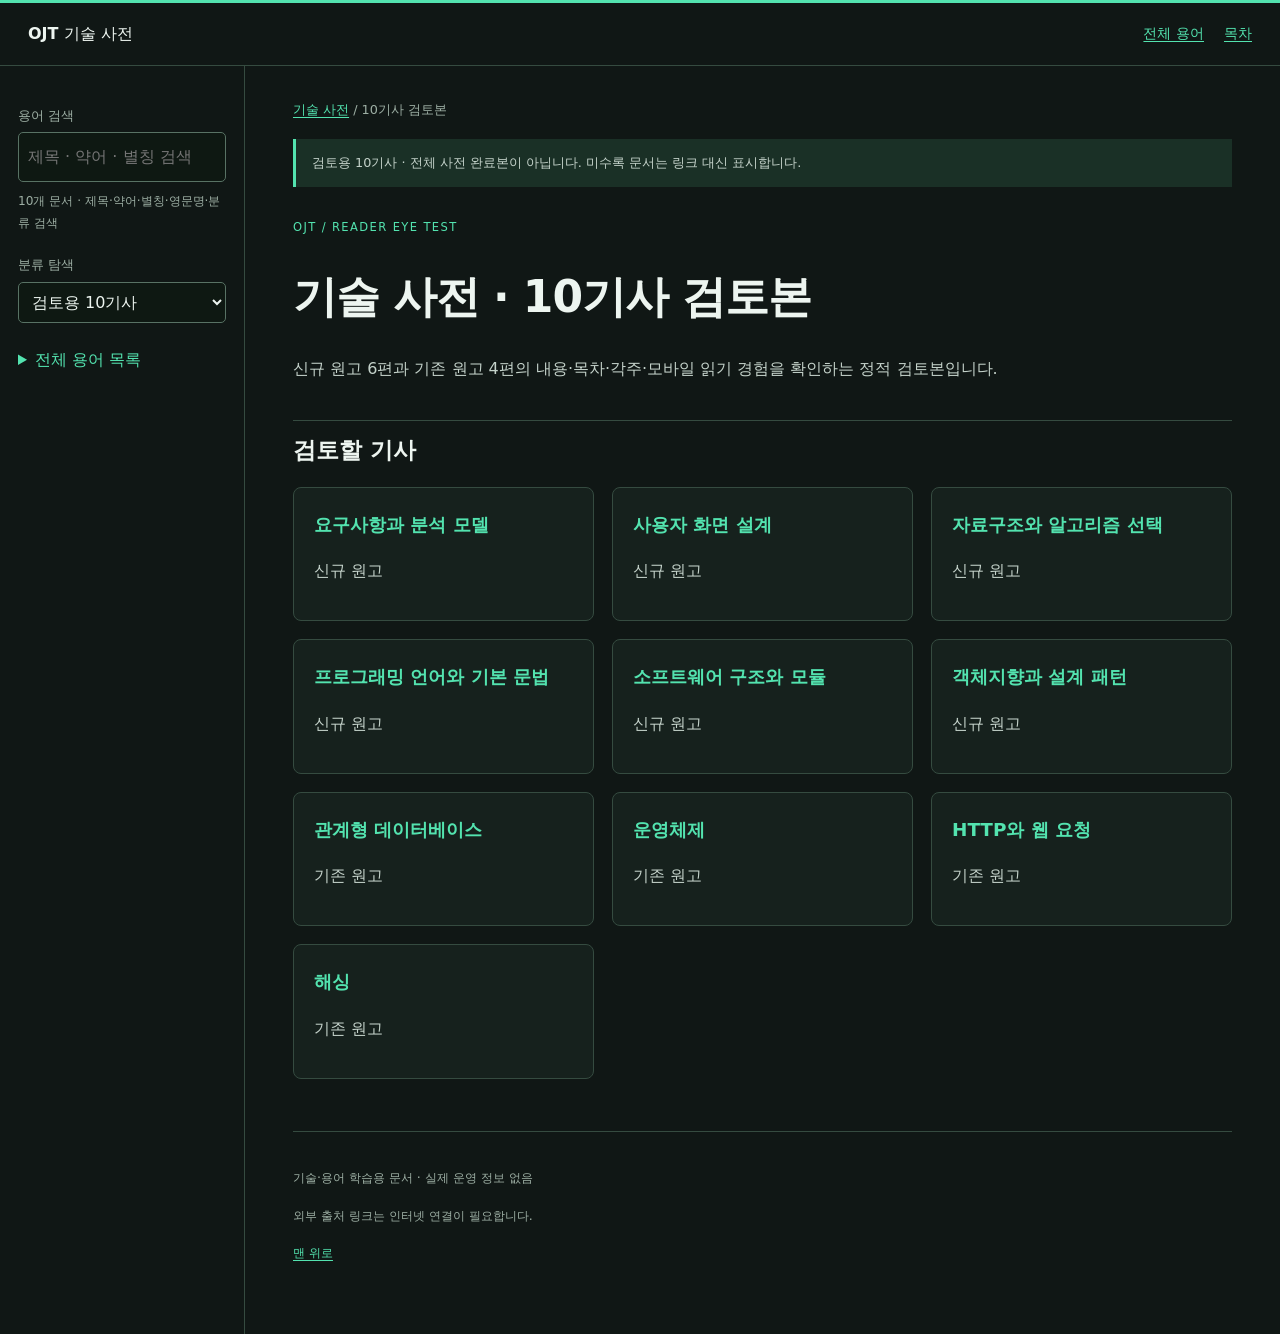
==== index.html @ a9ada1fe "Publish ten-article IT dictionary review pilot" ====
<!doctype html>
<html lang="ko"><head><meta charset="utf-8"><meta name="viewport" content="width=device-width, initial-scale=1"><meta name="description" content="검토용 10기사 HTML 눈검사"><title>10기사 검토본 · OJT 기술 사전</title><script src="assets/wiki.js" defer></script><script src="assets/footnotes.js" defer></script><script src="assets/reader-content.js" defer></script><link rel="stylesheet" href="assets/pilot.css"></head>
<body class="index-page"><a class="skip-link" href="#main">본문 바로가기</a>
<header class="site-header"><a class="site-brand" href="index.html">OJT <span>기술 사전</span></a><nav aria-label="상단"><a href="index.html">전체 용어</a><a href="#toc">목차</a></nav></header>
<div class="wiki-layout">
<aside id="term-sidebar" class="sidebar" aria-label="용어 탐색"><div class="nav-inner"><label for="wiki-search">용어 검색</label><input id="wiki-search" type="search" placeholder="제목 · 약어 · 별칭 검색" autocomplete="off" role="combobox" aria-autocomplete="list" aria-expanded="false" aria-controls="search-results" aria-describedby="search-status"><ul id="search-results" role="listbox" aria-label="검색 제안" hidden></ul><div class="search-status" id="search-status" role="status" aria-live="polite">10개 용어</div><label for="category-filter">분류 탐색</label><select id="category-filter"><option value="">검토용 10기사</option></select><details class="all-terms"><summary>전체 용어 목록</summary><nav aria-label="기술 용어 목록"><ol><li data-category="검토용 10기사" data-search="요구사항과 분석 모델 requirements_models"><a href="요구사항과_분석_모델.html">요구사항과 분석 모델</a></li><li data-category="검토용 10기사" data-search="사용자 화면 설계 ui_design"><a href="사용자_화면_설계.html">사용자 화면 설계</a></li><li data-category="검토용 10기사" data-search="자료구조와 알고리즘 선택 data_structures"><a href="자료구조와_알고리즘_선택.html">자료구조와 알고리즘 선택</a></li><li data-category="검토용 10기사" data-search="프로그래밍 언어와 기본 문법 programming_foundations"><a href="프로그래밍_언어와_기본_문법.html">프로그래밍 언어와 기본 문법</a></li><li data-category="검토용 10기사" data-search="소프트웨어 구조와 모듈 software_architecture"><a href="소프트웨어_구조와_모듈.html">소프트웨어 구조와 모듈</a></li><li data-category="검토용 10기사" data-search="객체지향과 설계 패턴 object_design"><a href="객체지향과_설계_패턴.html">객체지향과 설계 패턴</a></li><li data-category="검토용 10기사" data-search="관계형 데이터베이스 rdbms"><a href="관계형_데이터베이스.html">관계형 데이터베이스</a></li><li data-category="검토용 10기사" data-search="운영체제 operating_system"><a href="운영체제.html">운영체제</a></li><li data-category="검토용 10기사" data-search="HTTP와 웹 요청 http"><a href="HTTP와_웹_요청.html">HTTP와 웹 요청</a></li><li data-category="검토용 10기사" data-search="해싱 hashing"><a href="해싱.html">해싱</a></li></ol></nav></details></div></aside>
<main class="page" id="main" tabindex="-1"><nav class="breadcrumb" aria-label="현재 위치"><a href="index.html">기술 사전</a> / 10기사 검토본</nav><p class="pilot-notice">검토용 10기사 · 전체 사전 완료본이 아닙니다. 미수록 문서는 링크 대신 표시합니다.</p><header class="article-header"><div class="eyebrow">OJT / READER EYE TEST</div><h1>기술 사전 · 10기사 검토본</h1><p>신규 원고 6편과 기존 원고 4편의 내용·목차·각주·모바일 읽기 경험을 확인하는 정적 검토본입니다.</p></header><section id="toc"><h2>검토할 기사</h2><div class="wiki-grid"><article class="wiki-card" data-category="검토용 10기사" data-search="요구사항과 분석 모델 requirements_models"><h3><a href="요구사항과_분석_모델.html">요구사항과 분석 모델</a></h3><p>신규 원고</p></article><article class="wiki-card" data-category="검토용 10기사" data-search="사용자 화면 설계 ui_design"><h3><a href="사용자_화면_설계.html">사용자 화면 설계</a></h3><p>신규 원고</p></article><article class="wiki-card" data-category="검토용 10기사" data-search="자료구조와 알고리즘 선택 data_structures"><h3><a href="자료구조와_알고리즘_선택.html">자료구조와 알고리즘 선택</a></h3><p>신규 원고</p></article><article class="wiki-card" data-category="검토용 10기사" data-search="프로그래밍 언어와 기본 문법 programming_foundations"><h3><a href="프로그래밍_언어와_기본_문법.html">프로그래밍 언어와 기본 문법</a></h3><p>신규 원고</p></article><article class="wiki-card" data-category="검토용 10기사" data-search="소프트웨어 구조와 모듈 software_architecture"><h3><a href="소프트웨어_구조와_모듈.html">소프트웨어 구조와 모듈</a></h3><p>신규 원고</p></article><article class="wiki-card" data-category="검토용 10기사" data-search="객체지향과 설계 패턴 object_design"><h3><a href="객체지향과_설계_패턴.html">객체지향과 설계 패턴</a></h3><p>신규 원고</p></article><article class="wiki-card" data-category="검토용 10기사" data-search="관계형 데이터베이스 rdbms"><h3><a href="관계형_데이터베이스.html">관계형 데이터베이스</a></h3><p>기존 원고</p></article><article class="wiki-card" data-category="검토용 10기사" data-search="운영체제 operating_system"><h3><a href="운영체제.html">운영체제</a></h3><p>기존 원고</p></article><article class="wiki-card" data-category="검토용 10기사" data-search="HTTP와 웹 요청 http"><h3><a href="HTTP와_웹_요청.html">HTTP와 웹 요청</a></h3><p>기존 원고</p></article><article class="wiki-card" data-category="검토용 10기사" data-search="해싱 hashing"><h3><a href="해싱.html">해싱</a></h3><p>기존 원고</p></article></div></section><footer class="site-footer"><p>기술·용어 학습용 문서 · 실제 운영 정보 없음</p><p>외부 출처 링크는 인터넷 연결이 필요합니다.</p><a href="#main">맨 위로</a></footer></main></div><div class="footnote-preview" id="footnote-preview" role="dialog" aria-label="각주 미리보기" hidden>
  <div class="footnote-preview-header"><strong id="footnote-preview-label"></strong><button type="button" aria-label="각주 미리보기 닫기">닫기</button></div>
  <div id="footnote-preview-content"></div>
</div></body></html>
---- assets/pilot.css ----
/* Independently authored for the ten-article pilot. No upstream CSS copied. */
:root{color-scheme:dark;--bg:#101715;--panel:#16211d;--ink:#edf5f0;--text:#c4d2ca;--muted:#9dafA4;--accent:#53e3af;--line:#354b40;--soft:#1a3026}
*{box-sizing:border-box}html{scroll-padding-top:85px}body{margin:0;background:var(--bg);color:var(--text);font:16px/1.85 system-ui,-apple-system,"Noto Sans KR",sans-serif;overflow-wrap:anywhere}a{color:var(--accent);text-underline-offset:.22em}a:hover{text-decoration-thickness:2px}a:focus-visible,button:focus-visible,input:focus-visible,select:focus-visible,summary:focus-visible{outline:3px solid #ffdf88;outline-offset:4px}button,input,select{font:inherit}button{cursor:pointer}h1,h2,h3,h4,strong{color:var(--ink)}h1{font-size:clamp(1.8rem,3.6vw,2.75rem);line-height:1.3;letter-spacing:-.025em}h2{font-size:1.45rem;line-height:1.5;margin:0 0 1.2rem}h3{font-size:1.15rem}p{margin:.9rem 0;word-break:keep-all;overflow-wrap:anywhere}ul,ol{padding-left:1.6rem}li{margin:.35rem 0}small,.small,.revision,.subtitle{color:var(--muted)}.skip-link{position:absolute;top:-100px;left:12px;z-index:300;background:var(--panel);padding:10px}.skip-link:focus{top:8px}.site-header{display:flex;justify-content:space-between;align-items:center;gap:20px;padding:16px 28px;border-top:3px solid var(--accent);border-bottom:1px solid var(--line);background:var(--bg)}.site-brand{font-weight:800;text-decoration:none;color:var(--ink)}.site-brand span{font-weight:450}.site-header nav{display:flex;gap:20px;font-size:.9rem}.wiki-layout{max-width:1500px;margin:auto;display:grid;grid-template-columns:245px minmax(0,1fr)}.sidebar{padding:26px 18px;border-right:1px solid var(--line);min-width:0}.nav-inner{position:sticky;top:20px}.sidebar label{display:block;font-size:.8rem;margin:12px 0 5px;color:var(--muted)}input,select{width:100%;background:#0e1812;border:1px solid #587264;border-radius:5px;padding:9px;color:var(--ink);min-width:0}.search-status{font-size:.76rem;color:var(--muted);margin:8px 0 18px}.all-terms{margin-top:22px}.all-terms ol{list-style:none;padding:0}.all-terms a{display:block;padding:7px 2px;text-decoration:none;font-size:.9rem}.all-terms li{border-bottom:1px solid var(--line)}summary{cursor:pointer;color:var(--accent)}#search-results{list-style:none;padding:8px;margin:0;background:var(--panel);border:1px solid var(--line)}#search-results a{display:block;padding:6px}#search-results [aria-selected="true"]{background:#2d4a3b}.page{width:100%;max-width:1060px;padding:32px 48px 70px;min-width:0}.breadcrumb{font-size:.8rem;margin-bottom:18px;color:var(--muted)}.pilot-notice{font-size:.8rem;background:var(--soft);border-left:3px solid var(--accent);padding:12px 16px;margin-bottom:30px}.pilot-omitted small{font-size:.75em}.toc{border:1px solid var(--line);border-radius:8px;padding:18px 22px;margin:24px 0 38px;background:var(--panel)}.toc ol{list-style:none;padding:0}.toc a{text-decoration:none;font-size:.94rem}.toc-return{font-size:.7rem;font-weight:400;white-space:nowrap}main section{margin:36px 0;padding-top:12px;border-top:1px solid var(--line)}figure{margin:26px 0;padding:20px;border:1px solid var(--line);border-radius:8px;background:#142019;min-width:0}figcaption{font-weight:650;color:var(--ink);font-size:.94rem;margin-bottom:15px}figure svg{display:block;width:100%;height:auto;background:#f5faf7;border-radius:5px}svg text{font-family:system-ui,sans-serif}table{border-collapse:collapse;width:100%;font-size:.92rem;margin:16px 0;table-layout:fixed}th,td{padding:11px 12px;text-align:left;vertical-align:top;border:1px solid #496251;word-break:normal;overflow-wrap:anywhere}th{background:#223e2e;color:var(--ink)}.table-wrap,.table-scroll{overflow-x:auto;max-width:100%}pre{white-space:pre;overflow:auto;max-width:100%;padding:18px;border:1px solid var(--line);background:#0b120e;border-radius:7px;font-size:.85rem;line-height:1.65}code{font-family:ui-monospace,"DejaVu Sans Mono",monospace;color:#dceee2;font-size:.9em}p code,li code,td code{padding:1px 4px;background:#24352a}blockquote,.note,.callout{border-left:3px solid var(--accent);padding:10px 18px;margin:20px 0;background:var(--panel)}.refs{font-size:.88rem}.site-footer{margin-top:52px;padding-top:20px;border-top:1px solid var(--line);font-size:.78rem;color:var(--muted)}.footnote-preview{position:fixed;z-index:200;width:min(520px,calc(100vw - 24px));max-height:70vh;overflow:auto;padding:16px;background:#203729;border:1px solid var(--accent);border-radius:8px;box-shadow:0 12px 40px #0009;font-size:.9rem}.footnote-preview-header{display:flex;justify-content:space-between;gap:12px;align-items:center;margin-bottom:10px}.footnote-preview button{background:#0e1e14;color:var(--ink);border:1px solid #769984;border-radius:4px;padding:5px 12px}[hidden]{display:none!important}.wiki-grid{display:grid;grid-template-columns:repeat(auto-fit,minmax(min(100%,250px),1fr));gap:18px}.wiki-card{padding:20px;background:var(--panel);border:1px solid var(--line);border-radius:8px}.wiki-card h3{margin:0}.wiki-card a{text-decoration:none}.eyebrow{color:var(--accent);letter-spacing:.12em;font-size:.72rem}.wireframe{border:1px dashed #789b87;padding:18px;background:#1b3022}.vl-cell-label{display:none}.legend,.figure-note{font-size:.82rem}
@media(max-width:760px){.site-header{padding:13px 16px;gap:10px}.site-header nav{gap:12px;font-size:.75rem}.site-brand{font-size:.94rem}.wiki-layout{display:block}.sidebar{padding:16px;border-right:0;border-bottom:1px solid var(--line)}.nav-inner{position:static}.sidebar label{margin-top:5px}.all-terms{margin-top:12px}.all-terms ol{max-height:280px;overflow:auto}.search-status{margin-bottom:8px}.page{padding:24px 18px 50px}h2{font-size:1.3rem}figure{padding:13px;margin:22px 0}table{font-size:.81rem}th,td{padding:7px 5px}.toc{padding:15px}pre{padding:12px;font-size:.76rem}.vl-typed .vl-responsive thead{display:none}.vl-typed .vl-responsive tr{display:block;margin:12px 0;border:1px solid var(--line)}.vl-typed .vl-responsive td{display:block;border:0;border-bottom:1px solid var(--line)}.vl-typed .vl-cell-label{display:block;font-weight:bold;color:var(--accent)}}
@media(prefers-reduced-motion:reduce){*{scroll-behavior:auto!important}}
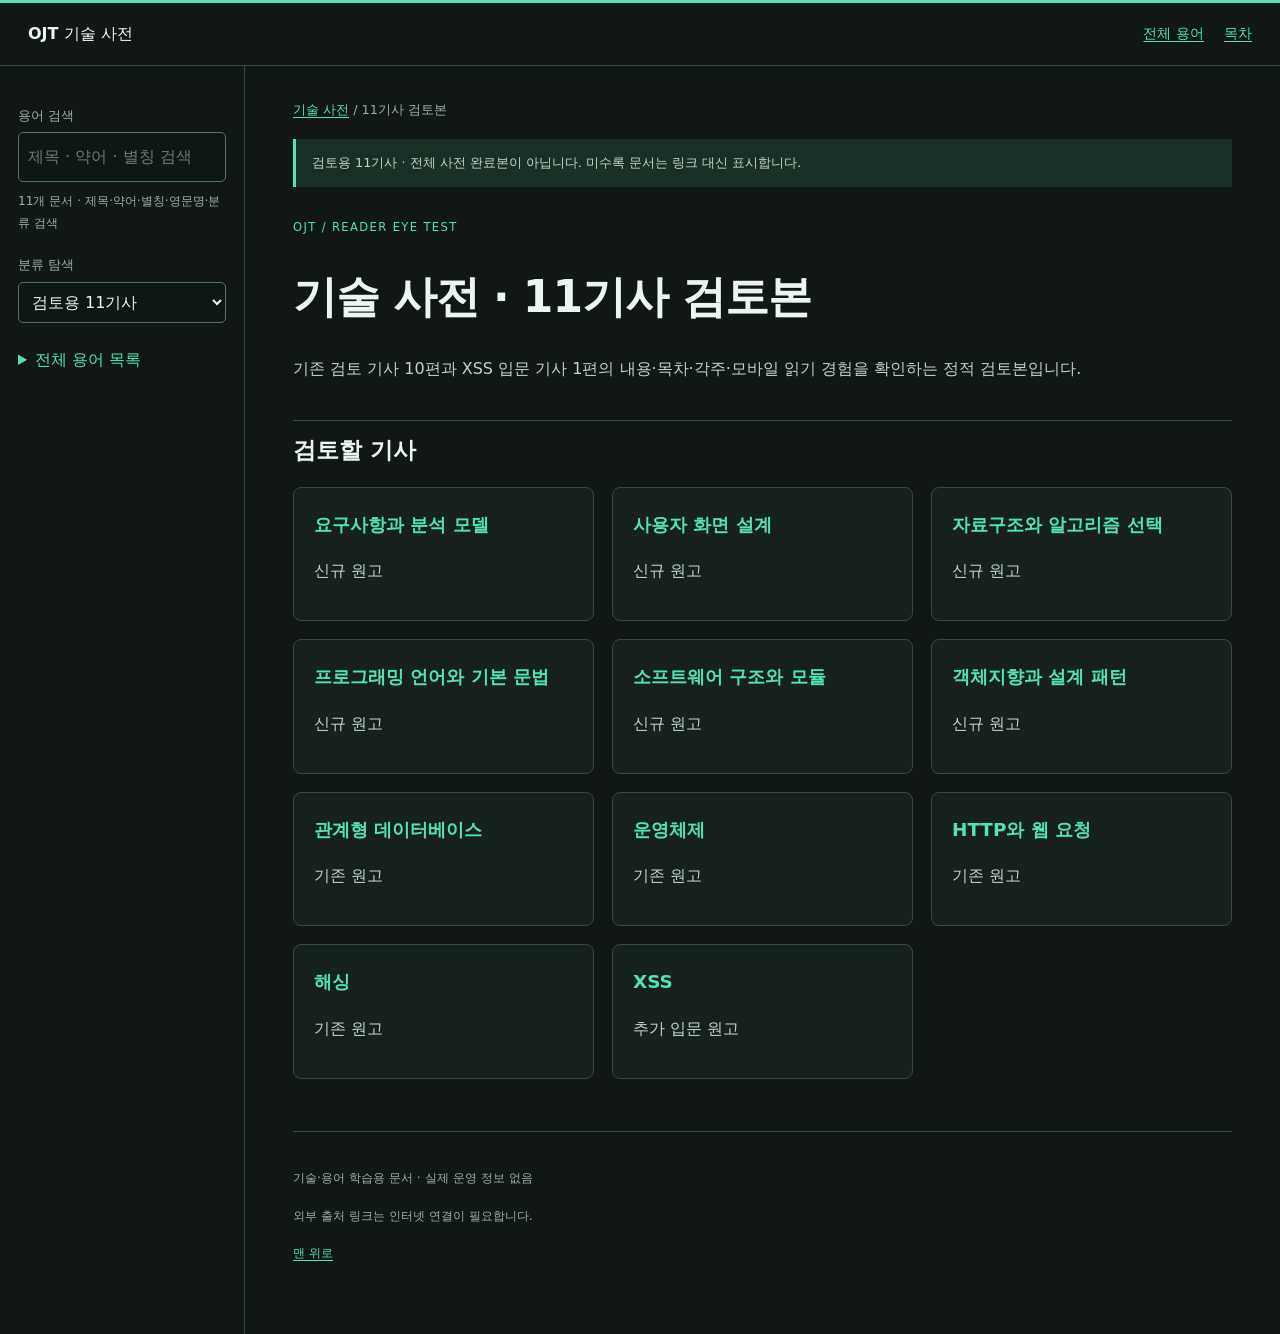
==== commit ded92a78: "Revise HTTP footnotes and add introductory XSS article" ====
--- a/index.html
+++ b/index.html
@@ -1,10 +1,10 @@
 <!doctype html>
-<html lang="ko"><head><meta charset="utf-8"><meta name="viewport" content="width=device-width, initial-scale=1"><meta name="description" content="검토용 10기사 HTML 눈검사"><title>10기사 검토본 · OJT 기술 사전</title><script src="assets/wiki.js" defer></script><script src="assets/footnotes.js" defer></script><script src="assets/reader-content.js" defer></script><link rel="stylesheet" href="assets/pilot.css"></head>
+<html lang="ko"><head><meta charset="utf-8"><meta name="viewport" content="width=device-width, initial-scale=1"><meta name="description" content="검토용 11기사 HTML 눈검사"><title>11기사 검토본 · OJT 기술 사전</title><script src="assets/wiki.js" defer></script><script src="assets/footnotes.js" defer></script><script src="assets/reader-content.js" defer></script><link rel="stylesheet" href="assets/pilot.css"></head>
 <body class="index-page"><a class="skip-link" href="#main">본문 바로가기</a>
 <header class="site-header"><a class="site-brand" href="index.html">OJT <span>기술 사전</span></a><nav aria-label="상단"><a href="index.html">전체 용어</a><a href="#toc">목차</a></nav></header>
 <div class="wiki-layout">
-<aside id="term-sidebar" class="sidebar" aria-label="용어 탐색"><div class="nav-inner"><label for="wiki-search">용어 검색</label><input id="wiki-search" type="search" placeholder="제목 · 약어 · 별칭 검색" autocomplete="off" role="combobox" aria-autocomplete="list" aria-expanded="false" aria-controls="search-results" aria-describedby="search-status"><ul id="search-results" role="listbox" aria-label="검색 제안" hidden></ul><div class="search-status" id="search-status" role="status" aria-live="polite">10개 용어</div><label for="category-filter">분류 탐색</label><select id="category-filter"><option value="">검토용 10기사</option></select><details class="all-terms"><summary>전체 용어 목록</summary><nav aria-label="기술 용어 목록"><ol><li data-category="검토용 10기사" data-search="요구사항과 분석 모델 requirements_models"><a href="요구사항과_분석_모델.html">요구사항과 분석 모델</a></li><li data-category="검토용 10기사" data-search="사용자 화면 설계 ui_design"><a href="사용자_화면_설계.html">사용자 화면 설계</a></li><li data-category="검토용 10기사" data-search="자료구조와 알고리즘 선택 data_structures"><a href="자료구조와_알고리즘_선택.html">자료구조와 알고리즘 선택</a></li><li data-category="검토용 10기사" data-search="프로그래밍 언어와 기본 문법 programming_foundations"><a href="프로그래밍_언어와_기본_문법.html">프로그래밍 언어와 기본 문법</a></li><li data-category="검토용 10기사" data-search="소프트웨어 구조와 모듈 software_architecture"><a href="소프트웨어_구조와_모듈.html">소프트웨어 구조와 모듈</a></li><li data-category="검토용 10기사" data-search="객체지향과 설계 패턴 object_design"><a href="객체지향과_설계_패턴.html">객체지향과 설계 패턴</a></li><li data-category="검토용 10기사" data-search="관계형 데이터베이스 rdbms"><a href="관계형_데이터베이스.html">관계형 데이터베이스</a></li><li data-category="검토용 10기사" data-search="운영체제 operating_system"><a href="운영체제.html">운영체제</a></li><li data-category="검토용 10기사" data-search="HTTP와 웹 요청 http"><a href="HTTP와_웹_요청.html">HTTP와 웹 요청</a></li><li data-category="검토용 10기사" data-search="해싱 hashing"><a href="해싱.html">해싱</a></li></ol></nav></details></div></aside>
-<main class="page" id="main" tabindex="-1"><nav class="breadcrumb" aria-label="현재 위치"><a href="index.html">기술 사전</a> / 10기사 검토본</nav><p class="pilot-notice">검토용 10기사 · 전체 사전 완료본이 아닙니다. 미수록 문서는 링크 대신 표시합니다.</p><header class="article-header"><div class="eyebrow">OJT / READER EYE TEST</div><h1>기술 사전 · 10기사 검토본</h1><p>신규 원고 6편과 기존 원고 4편의 내용·목차·각주·모바일 읽기 경험을 확인하는 정적 검토본입니다.</p></header><section id="toc"><h2>검토할 기사</h2><div class="wiki-grid"><article class="wiki-card" data-category="검토용 10기사" data-search="요구사항과 분석 모델 requirements_models"><h3><a href="요구사항과_분석_모델.html">요구사항과 분석 모델</a></h3><p>신규 원고</p></article><article class="wiki-card" data-category="검토용 10기사" data-search="사용자 화면 설계 ui_design"><h3><a href="사용자_화면_설계.html">사용자 화면 설계</a></h3><p>신규 원고</p></article><article class="wiki-card" data-category="검토용 10기사" data-search="자료구조와 알고리즘 선택 data_structures"><h3><a href="자료구조와_알고리즘_선택.html">자료구조와 알고리즘 선택</a></h3><p>신규 원고</p></article><article class="wiki-card" data-category="검토용 10기사" data-search="프로그래밍 언어와 기본 문법 programming_foundations"><h3><a href="프로그래밍_언어와_기본_문법.html">프로그래밍 언어와 기본 문법</a></h3><p>신규 원고</p></article><article class="wiki-card" data-category="검토용 10기사" data-search="소프트웨어 구조와 모듈 software_architecture"><h3><a href="소프트웨어_구조와_모듈.html">소프트웨어 구조와 모듈</a></h3><p>신규 원고</p></article><article class="wiki-card" data-category="검토용 10기사" data-search="객체지향과 설계 패턴 object_design"><h3><a href="객체지향과_설계_패턴.html">객체지향과 설계 패턴</a></h3><p>신규 원고</p></article><article class="wiki-card" data-category="검토용 10기사" data-search="관계형 데이터베이스 rdbms"><h3><a href="관계형_데이터베이스.html">관계형 데이터베이스</a></h3><p>기존 원고</p></article><article class="wiki-card" data-category="검토용 10기사" data-search="운영체제 operating_system"><h3><a href="운영체제.html">운영체제</a></h3><p>기존 원고</p></article><article class="wiki-card" data-category="검토용 10기사" data-search="HTTP와 웹 요청 http"><h3><a href="HTTP와_웹_요청.html">HTTP와 웹 요청</a></h3><p>기존 원고</p></article><article class="wiki-card" data-category="검토용 10기사" data-search="해싱 hashing"><h3><a href="해싱.html">해싱</a></h3><p>기존 원고</p></article></div></section><footer class="site-footer"><p>기술·용어 학습용 문서 · 실제 운영 정보 없음</p><p>외부 출처 링크는 인터넷 연결이 필요합니다.</p><a href="#main">맨 위로</a></footer></main></div><div class="footnote-preview" id="footnote-preview" role="dialog" aria-label="각주 미리보기" hidden>
+<aside id="term-sidebar" class="sidebar" aria-label="용어 탐색"><div class="nav-inner"><label for="wiki-search">용어 검색</label><input id="wiki-search" type="search" placeholder="제목 · 약어 · 별칭 검색" autocomplete="off" role="combobox" aria-autocomplete="list" aria-expanded="false" aria-controls="search-results" aria-describedby="search-status"><ul id="search-results" role="listbox" aria-label="검색 제안" hidden></ul><div class="search-status" id="search-status" role="status" aria-live="polite">11개 용어</div><label for="category-filter">분류 탐색</label><select id="category-filter"><option value="">검토용 11기사</option></select><details class="all-terms"><summary>전체 용어 목록</summary><nav aria-label="기술 용어 목록"><ol><li data-category="검토용 11기사" data-search="요구사항과 분석 모델 requirements_models"><a href="요구사항과_분석_모델.html">요구사항과 분석 모델</a></li><li data-category="검토용 11기사" data-search="사용자 화면 설계 ui_design"><a href="사용자_화면_설계.html">사용자 화면 설계</a></li><li data-category="검토용 11기사" data-search="자료구조와 알고리즘 선택 data_structures"><a href="자료구조와_알고리즘_선택.html">자료구조와 알고리즘 선택</a></li><li data-category="검토용 11기사" data-search="프로그래밍 언어와 기본 문법 programming_foundations"><a href="프로그래밍_언어와_기본_문법.html">프로그래밍 언어와 기본 문법</a></li><li data-category="검토용 11기사" data-search="소프트웨어 구조와 모듈 software_architecture"><a href="소프트웨어_구조와_모듈.html">소프트웨어 구조와 모듈</a></li><li data-category="검토용 11기사" data-search="객체지향과 설계 패턴 object_design"><a href="객체지향과_설계_패턴.html">객체지향과 설계 패턴</a></li><li data-category="검토용 11기사" data-search="관계형 데이터베이스 rdbms"><a href="관계형_데이터베이스.html">관계형 데이터베이스</a></li><li data-category="검토용 11기사" data-search="운영체제 operating_system"><a href="운영체제.html">운영체제</a></li><li data-category="검토용 11기사" data-search="HTTP와 웹 요청 http"><a href="HTTP와_웹_요청.html">HTTP와 웹 요청</a></li><li data-category="검토용 11기사" data-search="해싱 hashing"><a href="해싱.html">해싱</a></li><li data-category="검토용 11기사" data-search="XSS Cross-Site Scripting 크로스사이트 스크립팅"><a href="XSS.html">XSS</a></li></ol></nav></details></div></aside>
+<main class="page" id="main" tabindex="-1"><nav class="breadcrumb" aria-label="현재 위치"><a href="index.html">기술 사전</a> / 11기사 검토본</nav><p class="pilot-notice">검토용 11기사 · 전체 사전 완료본이 아닙니다. 미수록 문서는 링크 대신 표시합니다.</p><header class="article-header"><div class="eyebrow">OJT / READER EYE TEST</div><h1>기술 사전 · 11기사 검토본</h1><p>기존 검토 기사 10편과 XSS 입문 기사 1편의 내용·목차·각주·모바일 읽기 경험을 확인하는 정적 검토본입니다.</p></header><section id="toc"><h2>검토할 기사</h2><div class="wiki-grid"><article class="wiki-card" data-category="검토용 11기사" data-search="요구사항과 분석 모델 requirements_models"><h3><a href="요구사항과_분석_모델.html">요구사항과 분석 모델</a></h3><p>신규 원고</p></article><article class="wiki-card" data-category="검토용 11기사" data-search="사용자 화면 설계 ui_design"><h3><a href="사용자_화면_설계.html">사용자 화면 설계</a></h3><p>신규 원고</p></article><article class="wiki-card" data-category="검토용 11기사" data-search="자료구조와 알고리즘 선택 data_structures"><h3><a href="자료구조와_알고리즘_선택.html">자료구조와 알고리즘 선택</a></h3><p>신규 원고</p></article><article class="wiki-card" data-category="검토용 11기사" data-search="프로그래밍 언어와 기본 문법 programming_foundations"><h3><a href="프로그래밍_언어와_기본_문법.html">프로그래밍 언어와 기본 문법</a></h3><p>신규 원고</p></article><article class="wiki-card" data-category="검토용 11기사" data-search="소프트웨어 구조와 모듈 software_architecture"><h3><a href="소프트웨어_구조와_모듈.html">소프트웨어 구조와 모듈</a></h3><p>신규 원고</p></article><article class="wiki-card" data-category="검토용 11기사" data-search="객체지향과 설계 패턴 object_design"><h3><a href="객체지향과_설계_패턴.html">객체지향과 설계 패턴</a></h3><p>신규 원고</p></article><article class="wiki-card" data-category="검토용 11기사" data-search="관계형 데이터베이스 rdbms"><h3><a href="관계형_데이터베이스.html">관계형 데이터베이스</a></h3><p>기존 원고</p></article><article class="wiki-card" data-category="검토용 11기사" data-search="운영체제 operating_system"><h3><a href="운영체제.html">운영체제</a></h3><p>기존 원고</p></article><article class="wiki-card" data-category="검토용 11기사" data-search="HTTP와 웹 요청 http"><h3><a href="HTTP와_웹_요청.html">HTTP와 웹 요청</a></h3><p>기존 원고</p></article><article class="wiki-card" data-category="검토용 11기사" data-search="해싱 hashing"><h3><a href="해싱.html">해싱</a></h3><p>기존 원고</p></article><article class="wiki-card" data-category="검토용 11기사" data-search="XSS Cross-Site Scripting 크로스사이트 스크립팅"><h3><a href="XSS.html">XSS</a></h3><p>추가 입문 원고</p></article></div></section><footer class="site-footer"><p>기술·용어 학습용 문서 · 실제 운영 정보 없음</p><p>외부 출처 링크는 인터넷 연결이 필요합니다.</p><a href="#main">맨 위로</a></footer></main></div><div class="footnote-preview" id="footnote-preview" role="dialog" aria-label="각주 미리보기" hidden>
   <div class="footnote-preview-header"><strong id="footnote-preview-label"></strong><button type="button" aria-label="각주 미리보기 닫기">닫기</button></div>
   <div id="footnote-preview-content"></div>
 </div></body></html>
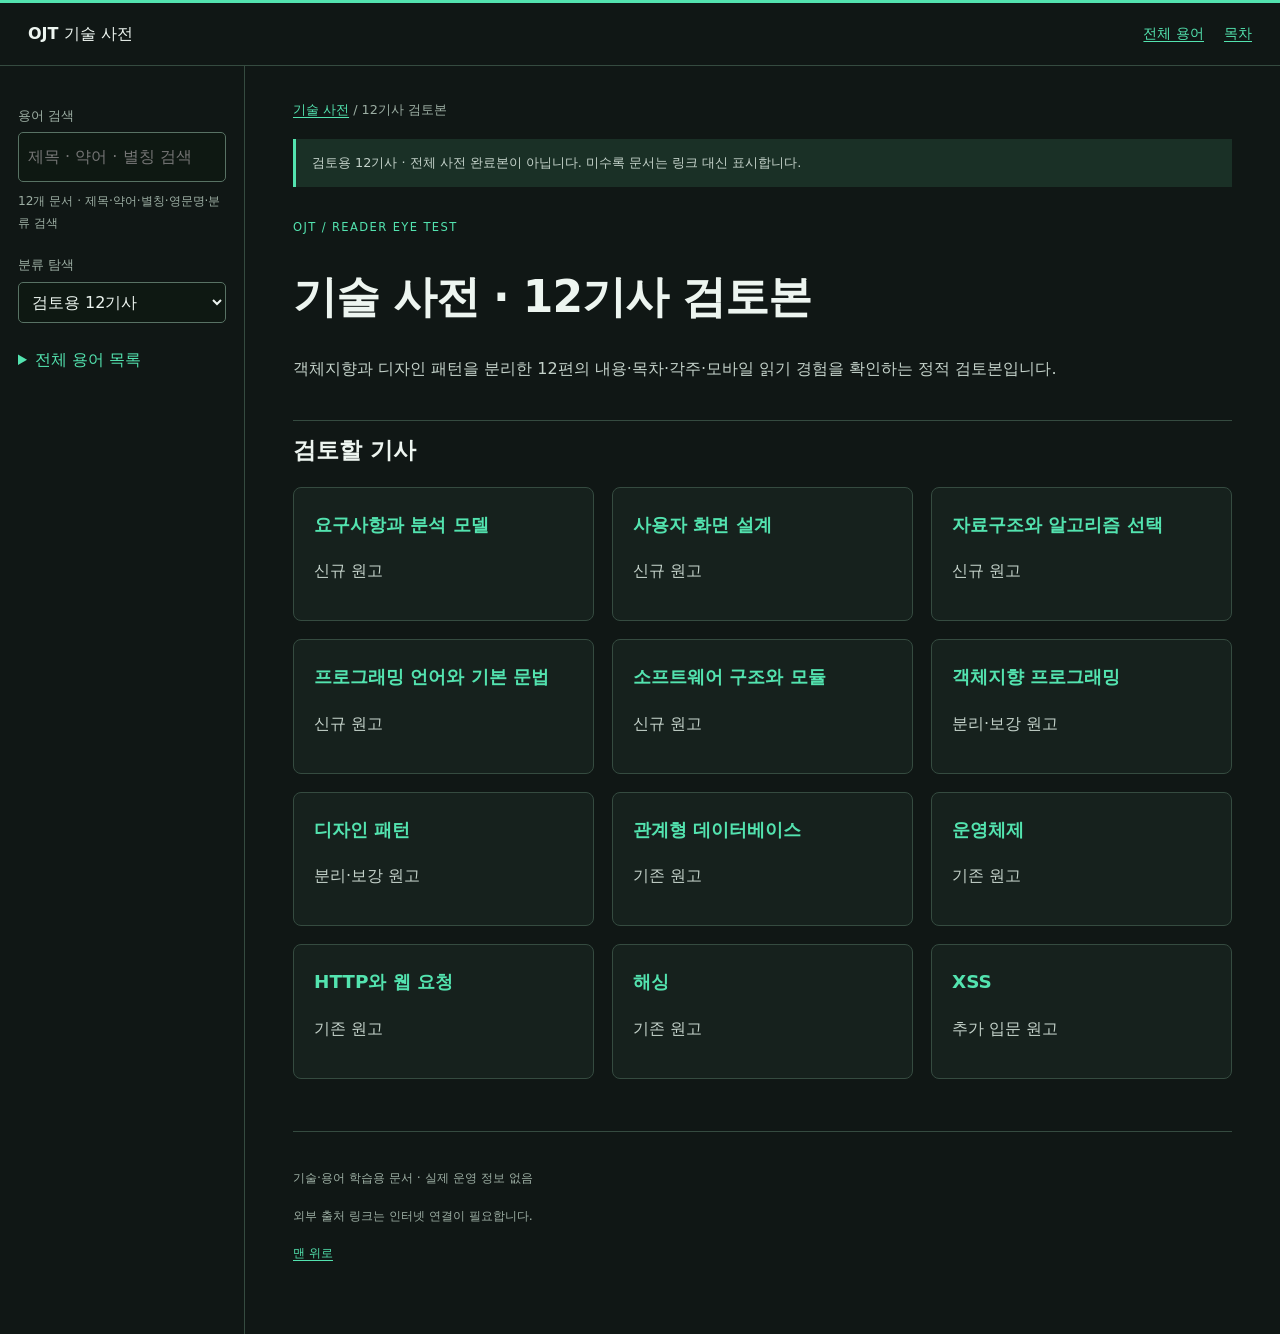
==== commit ff3c04af: "Split OOP and design patterns into expanded introductory articles" ====
--- a/index.html
+++ b/index.html
@@ -1,10 +1,10 @@
 <!doctype html>
-<html lang="ko"><head><meta charset="utf-8"><meta name="viewport" content="width=device-width, initial-scale=1"><meta name="description" content="검토용 11기사 HTML 눈검사"><title>11기사 검토본 · OJT 기술 사전</title><script src="assets/wiki.js" defer></script><script src="assets/footnotes.js" defer></script><script src="assets/reader-content.js" defer></script><link rel="stylesheet" href="assets/pilot.css"></head>
+<html lang="ko"><head><meta charset="utf-8"><meta name="viewport" content="width=device-width, initial-scale=1"><meta name="description" content="검토용 12기사 HTML 눈검사"><title>12기사 검토본 · OJT 기술 사전</title><script src="assets/wiki.js" defer></script><script src="assets/footnotes.js" defer></script><script src="assets/reader-content.js" defer></script><link rel="stylesheet" href="assets/pilot.css"></head>
 <body class="index-page"><a class="skip-link" href="#main">본문 바로가기</a>
 <header class="site-header"><a class="site-brand" href="index.html">OJT <span>기술 사전</span></a><nav aria-label="상단"><a href="index.html">전체 용어</a><a href="#toc">목차</a></nav></header>
 <div class="wiki-layout">
-<aside id="term-sidebar" class="sidebar" aria-label="용어 탐색"><div class="nav-inner"><label for="wiki-search">용어 검색</label><input id="wiki-search" type="search" placeholder="제목 · 약어 · 별칭 검색" autocomplete="off" role="combobox" aria-autocomplete="list" aria-expanded="false" aria-controls="search-results" aria-describedby="search-status"><ul id="search-results" role="listbox" aria-label="검색 제안" hidden></ul><div class="search-status" id="search-status" role="status" aria-live="polite">11개 용어</div><label for="category-filter">분류 탐색</label><select id="category-filter"><option value="">검토용 11기사</option></select><details class="all-terms"><summary>전체 용어 목록</summary><nav aria-label="기술 용어 목록"><ol><li data-category="검토용 11기사" data-search="요구사항과 분석 모델 requirements_models"><a href="요구사항과_분석_모델.html">요구사항과 분석 모델</a></li><li data-category="검토용 11기사" data-search="사용자 화면 설계 ui_design"><a href="사용자_화면_설계.html">사용자 화면 설계</a></li><li data-category="검토용 11기사" data-search="자료구조와 알고리즘 선택 data_structures"><a href="자료구조와_알고리즘_선택.html">자료구조와 알고리즘 선택</a></li><li data-category="검토용 11기사" data-search="프로그래밍 언어와 기본 문법 programming_foundations"><a href="프로그래밍_언어와_기본_문법.html">프로그래밍 언어와 기본 문법</a></li><li data-category="검토용 11기사" data-search="소프트웨어 구조와 모듈 software_architecture"><a href="소프트웨어_구조와_모듈.html">소프트웨어 구조와 모듈</a></li><li data-category="검토용 11기사" data-search="객체지향과 설계 패턴 object_design"><a href="객체지향과_설계_패턴.html">객체지향과 설계 패턴</a></li><li data-category="검토용 11기사" data-search="관계형 데이터베이스 rdbms"><a href="관계형_데이터베이스.html">관계형 데이터베이스</a></li><li data-category="검토용 11기사" data-search="운영체제 operating_system"><a href="운영체제.html">운영체제</a></li><li data-category="검토용 11기사" data-search="HTTP와 웹 요청 http"><a href="HTTP와_웹_요청.html">HTTP와 웹 요청</a></li><li data-category="검토용 11기사" data-search="해싱 hashing"><a href="해싱.html">해싱</a></li><li data-category="검토용 11기사" data-search="XSS Cross-Site Scripting 크로스사이트 스크립팅"><a href="XSS.html">XSS</a></li></ol></nav></details></div></aside>
-<main class="page" id="main" tabindex="-1"><nav class="breadcrumb" aria-label="현재 위치"><a href="index.html">기술 사전</a> / 11기사 검토본</nav><p class="pilot-notice">검토용 11기사 · 전체 사전 완료본이 아닙니다. 미수록 문서는 링크 대신 표시합니다.</p><header class="article-header"><div class="eyebrow">OJT / READER EYE TEST</div><h1>기술 사전 · 11기사 검토본</h1><p>기존 검토 기사 10편과 XSS 입문 기사 1편의 내용·목차·각주·모바일 읽기 경험을 확인하는 정적 검토본입니다.</p></header><section id="toc"><h2>검토할 기사</h2><div class="wiki-grid"><article class="wiki-card" data-category="검토용 11기사" data-search="요구사항과 분석 모델 requirements_models"><h3><a href="요구사항과_분석_모델.html">요구사항과 분석 모델</a></h3><p>신규 원고</p></article><article class="wiki-card" data-category="검토용 11기사" data-search="사용자 화면 설계 ui_design"><h3><a href="사용자_화면_설계.html">사용자 화면 설계</a></h3><p>신규 원고</p></article><article class="wiki-card" data-category="검토용 11기사" data-search="자료구조와 알고리즘 선택 data_structures"><h3><a href="자료구조와_알고리즘_선택.html">자료구조와 알고리즘 선택</a></h3><p>신규 원고</p></article><article class="wiki-card" data-category="검토용 11기사" data-search="프로그래밍 언어와 기본 문법 programming_foundations"><h3><a href="프로그래밍_언어와_기본_문법.html">프로그래밍 언어와 기본 문법</a></h3><p>신규 원고</p></article><article class="wiki-card" data-category="검토용 11기사" data-search="소프트웨어 구조와 모듈 software_architecture"><h3><a href="소프트웨어_구조와_모듈.html">소프트웨어 구조와 모듈</a></h3><p>신규 원고</p></article><article class="wiki-card" data-category="검토용 11기사" data-search="객체지향과 설계 패턴 object_design"><h3><a href="객체지향과_설계_패턴.html">객체지향과 설계 패턴</a></h3><p>신규 원고</p></article><article class="wiki-card" data-category="검토용 11기사" data-search="관계형 데이터베이스 rdbms"><h3><a href="관계형_데이터베이스.html">관계형 데이터베이스</a></h3><p>기존 원고</p></article><article class="wiki-card" data-category="검토용 11기사" data-search="운영체제 operating_system"><h3><a href="운영체제.html">운영체제</a></h3><p>기존 원고</p></article><article class="wiki-card" data-category="검토용 11기사" data-search="HTTP와 웹 요청 http"><h3><a href="HTTP와_웹_요청.html">HTTP와 웹 요청</a></h3><p>기존 원고</p></article><article class="wiki-card" data-category="검토용 11기사" data-search="해싱 hashing"><h3><a href="해싱.html">해싱</a></h3><p>기존 원고</p></article><article class="wiki-card" data-category="검토용 11기사" data-search="XSS Cross-Site Scripting 크로스사이트 스크립팅"><h3><a href="XSS.html">XSS</a></h3><p>추가 입문 원고</p></article></div></section><footer class="site-footer"><p>기술·용어 학습용 문서 · 실제 운영 정보 없음</p><p>외부 출처 링크는 인터넷 연결이 필요합니다.</p><a href="#main">맨 위로</a></footer></main></div><div class="footnote-preview" id="footnote-preview" role="dialog" aria-label="각주 미리보기" hidden>
+<aside id="term-sidebar" class="sidebar" aria-label="용어 탐색"><div class="nav-inner"><label for="wiki-search">용어 검색</label><input id="wiki-search" type="search" placeholder="제목 · 약어 · 별칭 검색" autocomplete="off" role="combobox" aria-autocomplete="list" aria-expanded="false" aria-controls="search-results" aria-describedby="search-status"><ul id="search-results" role="listbox" aria-label="검색 제안" hidden></ul><div class="search-status" id="search-status" role="status" aria-live="polite">12개 용어</div><label for="category-filter">분류 탐색</label><select id="category-filter"><option value="">검토용 12기사</option></select><details class="all-terms"><summary>전체 용어 목록</summary><nav aria-label="기술 용어 목록"><ol><li data-category="검토용 12기사" data-search="요구사항과 분석 모델 requirements_models"><a href="요구사항과_분석_모델.html">요구사항과 분석 모델</a></li><li data-category="검토용 12기사" data-search="사용자 화면 설계 ui_design"><a href="사용자_화면_설계.html">사용자 화면 설계</a></li><li data-category="검토용 12기사" data-search="자료구조와 알고리즘 선택 data_structures"><a href="자료구조와_알고리즘_선택.html">자료구조와 알고리즘 선택</a></li><li data-category="검토용 12기사" data-search="프로그래밍 언어와 기본 문법 programming_foundations"><a href="프로그래밍_언어와_기본_문법.html">프로그래밍 언어와 기본 문법</a></li><li data-category="검토용 12기사" data-search="소프트웨어 구조와 모듈 software_architecture"><a href="소프트웨어_구조와_모듈.html">소프트웨어 구조와 모듈</a></li><li data-category="검토용 12기사" data-search="OOP 객체지향 객체지향 프로그래밍 Object-Oriented Programming 객체지향과 설계 패턴"><a href="객체지향_프로그래밍.html">객체지향 프로그래밍</a></li><li data-category="검토용 12기사" data-search="디자인 패턴 설계 패턴 Design Patterns GoF 객체지향과 설계 패턴"><a href="디자인_패턴.html">디자인 패턴</a></li><li data-category="검토용 12기사" data-search="관계형 데이터베이스 rdbms"><a href="관계형_데이터베이스.html">관계형 데이터베이스</a></li><li data-category="검토용 12기사" data-search="운영체제 operating_system"><a href="운영체제.html">운영체제</a></li><li data-category="검토용 12기사" data-search="HTTP와 웹 요청 http"><a href="HTTP와_웹_요청.html">HTTP와 웹 요청</a></li><li data-category="검토용 12기사" data-search="해싱 hashing"><a href="해싱.html">해싱</a></li><li data-category="검토용 12기사" data-search="XSS Cross-Site Scripting 크로스사이트 스크립팅"><a href="XSS.html">XSS</a></li></ol></nav></details></div></aside>
+<main class="page" id="main" tabindex="-1"><nav class="breadcrumb" aria-label="현재 위치"><a href="index.html">기술 사전</a> / 12기사 검토본</nav><p class="pilot-notice">검토용 12기사 · 전체 사전 완료본이 아닙니다. 미수록 문서는 링크 대신 표시합니다.</p><header class="article-header"><div class="eyebrow">OJT / READER EYE TEST</div><h1>기술 사전 · 12기사 검토본</h1><p>객체지향과 디자인 패턴을 분리한 12편의 내용·목차·각주·모바일 읽기 경험을 확인하는 정적 검토본입니다.</p></header><section id="toc"><h2>검토할 기사</h2><div class="wiki-grid"><article class="wiki-card" data-category="검토용 12기사" data-search="요구사항과 분석 모델 requirements_models"><h3><a href="요구사항과_분석_모델.html">요구사항과 분석 모델</a></h3><p>신규 원고</p></article><article class="wiki-card" data-category="검토용 12기사" data-search="사용자 화면 설계 ui_design"><h3><a href="사용자_화면_설계.html">사용자 화면 설계</a></h3><p>신규 원고</p></article><article class="wiki-card" data-category="검토용 12기사" data-search="자료구조와 알고리즘 선택 data_structures"><h3><a href="자료구조와_알고리즘_선택.html">자료구조와 알고리즘 선택</a></h3><p>신규 원고</p></article><article class="wiki-card" data-category="검토용 12기사" data-search="프로그래밍 언어와 기본 문법 programming_foundations"><h3><a href="프로그래밍_언어와_기본_문법.html">프로그래밍 언어와 기본 문법</a></h3><p>신규 원고</p></article><article class="wiki-card" data-category="검토용 12기사" data-search="소프트웨어 구조와 모듈 software_architecture"><h3><a href="소프트웨어_구조와_모듈.html">소프트웨어 구조와 모듈</a></h3><p>신규 원고</p></article><article class="wiki-card" data-category="검토용 12기사" data-search="OOP 객체지향 객체지향 프로그래밍 Object-Oriented Programming 객체지향과 설계 패턴"><h3><a href="객체지향_프로그래밍.html">객체지향 프로그래밍</a></h3><p>분리·보강 원고</p></article><article class="wiki-card" data-category="검토용 12기사" data-search="디자인 패턴 설계 패턴 Design Patterns GoF 객체지향과 설계 패턴"><h3><a href="디자인_패턴.html">디자인 패턴</a></h3><p>분리·보강 원고</p></article><article class="wiki-card" data-category="검토용 12기사" data-search="관계형 데이터베이스 rdbms"><h3><a href="관계형_데이터베이스.html">관계형 데이터베이스</a></h3><p>기존 원고</p></article><article class="wiki-card" data-category="검토용 12기사" data-search="운영체제 operating_system"><h3><a href="운영체제.html">운영체제</a></h3><p>기존 원고</p></article><article class="wiki-card" data-category="검토용 12기사" data-search="HTTP와 웹 요청 http"><h3><a href="HTTP와_웹_요청.html">HTTP와 웹 요청</a></h3><p>기존 원고</p></article><article class="wiki-card" data-category="검토용 12기사" data-search="해싱 hashing"><h3><a href="해싱.html">해싱</a></h3><p>기존 원고</p></article><article class="wiki-card" data-category="검토용 12기사" data-search="XSS Cross-Site Scripting 크로스사이트 스크립팅"><h3><a href="XSS.html">XSS</a></h3><p>추가 입문 원고</p></article></div></section><footer class="site-footer"><p>기술·용어 학습용 문서 · 실제 운영 정보 없음</p><p>외부 출처 링크는 인터넷 연결이 필요합니다.</p><a href="#main">맨 위로</a></footer></main></div><div class="footnote-preview" id="footnote-preview" role="dialog" aria-label="각주 미리보기" hidden>
   <div class="footnote-preview-header"><strong id="footnote-preview-label"></strong><button type="button" aria-label="각주 미리보기 닫기">닫기</button></div>
   <div id="footnote-preview-content"></div>
 </div></body></html>
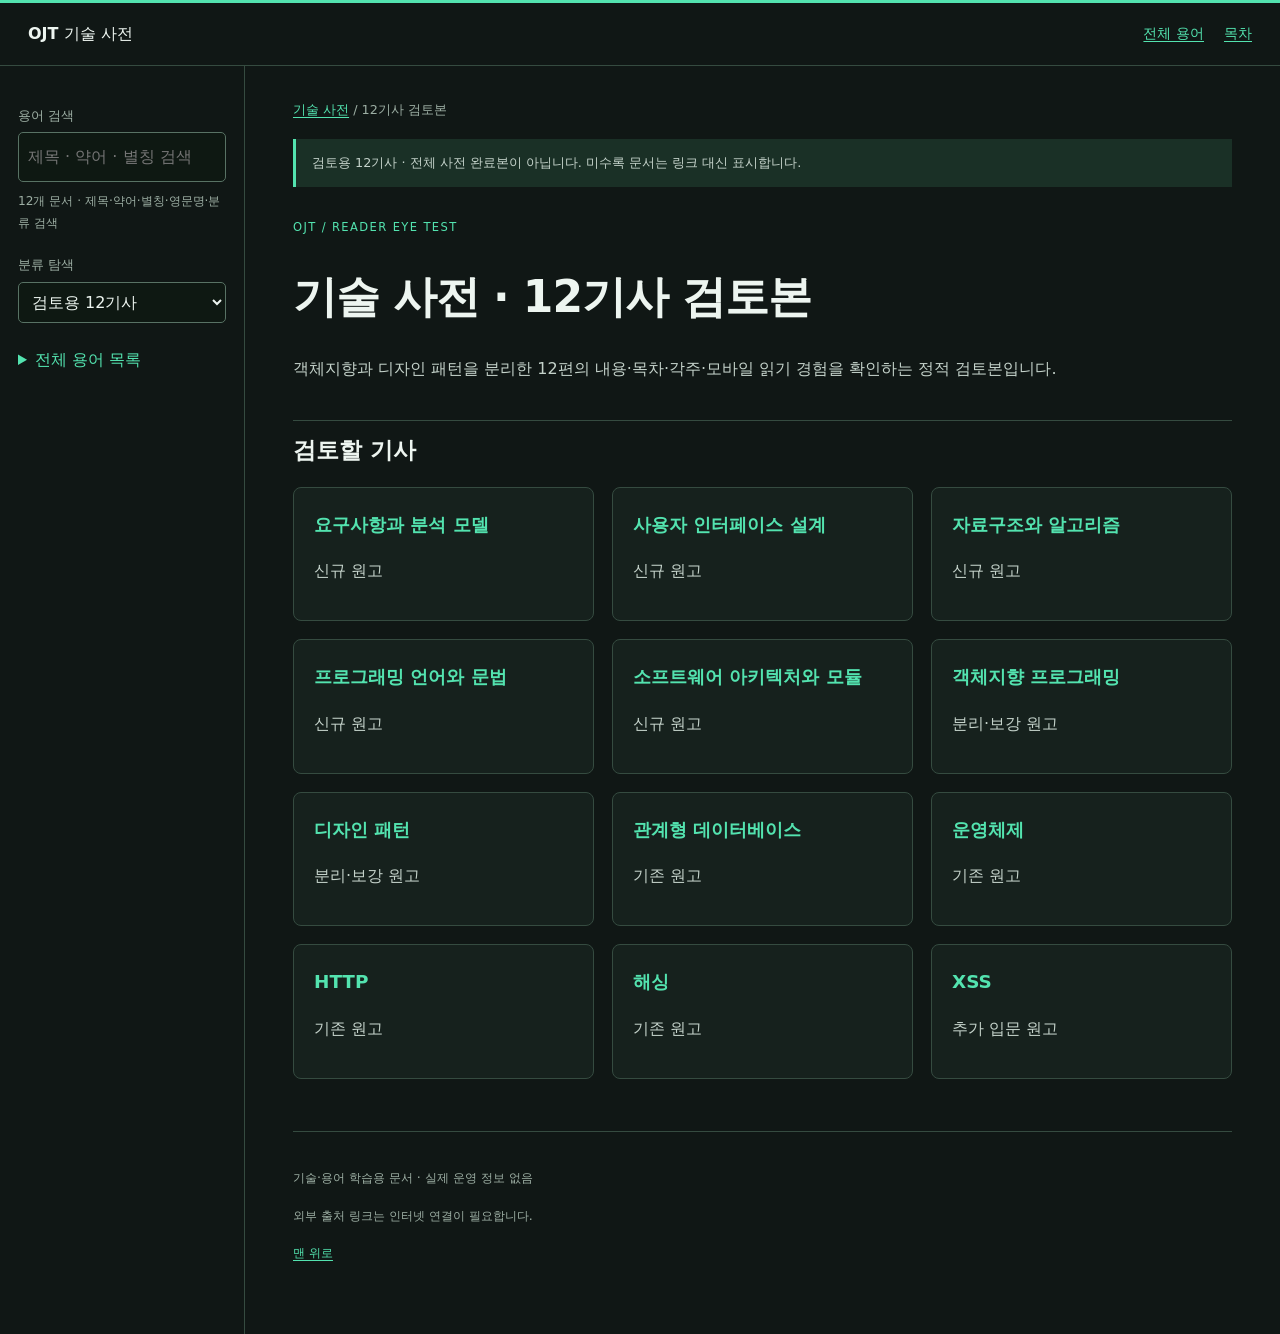
==== commit ddd9d276: "Refine dictionary titles and HTTP sections; add offline syntax highlighting" ====
--- a/index.html
+++ b/index.html
@@ -3,8 +3,8 @@
 <body class="index-page"><a class="skip-link" href="#main">본문 바로가기</a>
 <header class="site-header"><a class="site-brand" href="index.html">OJT <span>기술 사전</span></a><nav aria-label="상단"><a href="index.html">전체 용어</a><a href="#toc">목차</a></nav></header>
 <div class="wiki-layout">
-<aside id="term-sidebar" class="sidebar" aria-label="용어 탐색"><div class="nav-inner"><label for="wiki-search">용어 검색</label><input id="wiki-search" type="search" placeholder="제목 · 약어 · 별칭 검색" autocomplete="off" role="combobox" aria-autocomplete="list" aria-expanded="false" aria-controls="search-results" aria-describedby="search-status"><ul id="search-results" role="listbox" aria-label="검색 제안" hidden></ul><div class="search-status" id="search-status" role="status" aria-live="polite">12개 용어</div><label for="category-filter">분류 탐색</label><select id="category-filter"><option value="">검토용 12기사</option></select><details class="all-terms"><summary>전체 용어 목록</summary><nav aria-label="기술 용어 목록"><ol><li data-category="검토용 12기사" data-search="요구사항과 분석 모델 requirements_models"><a href="요구사항과_분석_모델.html">요구사항과 분석 모델</a></li><li data-category="검토용 12기사" data-search="사용자 화면 설계 ui_design"><a href="사용자_화면_설계.html">사용자 화면 설계</a></li><li data-category="검토용 12기사" data-search="자료구조와 알고리즘 선택 data_structures"><a href="자료구조와_알고리즘_선택.html">자료구조와 알고리즘 선택</a></li><li data-category="검토용 12기사" data-search="프로그래밍 언어와 기본 문법 programming_foundations"><a href="프로그래밍_언어와_기본_문법.html">프로그래밍 언어와 기본 문법</a></li><li data-category="검토용 12기사" data-search="소프트웨어 구조와 모듈 software_architecture"><a href="소프트웨어_구조와_모듈.html">소프트웨어 구조와 모듈</a></li><li data-category="검토용 12기사" data-search="OOP 객체지향 객체지향 프로그래밍 Object-Oriented Programming 객체지향과 설계 패턴"><a href="객체지향_프로그래밍.html">객체지향 프로그래밍</a></li><li data-category="검토용 12기사" data-search="디자인 패턴 설계 패턴 Design Patterns GoF 객체지향과 설계 패턴"><a href="디자인_패턴.html">디자인 패턴</a></li><li data-category="검토용 12기사" data-search="관계형 데이터베이스 rdbms"><a href="관계형_데이터베이스.html">관계형 데이터베이스</a></li><li data-category="검토용 12기사" data-search="운영체제 operating_system"><a href="운영체제.html">운영체제</a></li><li data-category="검토용 12기사" data-search="HTTP와 웹 요청 http"><a href="HTTP와_웹_요청.html">HTTP와 웹 요청</a></li><li data-category="검토용 12기사" data-search="해싱 hashing"><a href="해싱.html">해싱</a></li><li data-category="검토용 12기사" data-search="XSS Cross-Site Scripting 크로스사이트 스크립팅"><a href="XSS.html">XSS</a></li></ol></nav></details></div></aside>
-<main class="page" id="main" tabindex="-1"><nav class="breadcrumb" aria-label="현재 위치"><a href="index.html">기술 사전</a> / 12기사 검토본</nav><p class="pilot-notice">검토용 12기사 · 전체 사전 완료본이 아닙니다. 미수록 문서는 링크 대신 표시합니다.</p><header class="article-header"><div class="eyebrow">OJT / READER EYE TEST</div><h1>기술 사전 · 12기사 검토본</h1><p>객체지향과 디자인 패턴을 분리한 12편의 내용·목차·각주·모바일 읽기 경험을 확인하는 정적 검토본입니다.</p></header><section id="toc"><h2>검토할 기사</h2><div class="wiki-grid"><article class="wiki-card" data-category="검토용 12기사" data-search="요구사항과 분석 모델 requirements_models"><h3><a href="요구사항과_분석_모델.html">요구사항과 분석 모델</a></h3><p>신규 원고</p></article><article class="wiki-card" data-category="검토용 12기사" data-search="사용자 화면 설계 ui_design"><h3><a href="사용자_화면_설계.html">사용자 화면 설계</a></h3><p>신규 원고</p></article><article class="wiki-card" data-category="검토용 12기사" data-search="자료구조와 알고리즘 선택 data_structures"><h3><a href="자료구조와_알고리즘_선택.html">자료구조와 알고리즘 선택</a></h3><p>신규 원고</p></article><article class="wiki-card" data-category="검토용 12기사" data-search="프로그래밍 언어와 기본 문법 programming_foundations"><h3><a href="프로그래밍_언어와_기본_문법.html">프로그래밍 언어와 기본 문법</a></h3><p>신규 원고</p></article><article class="wiki-card" data-category="검토용 12기사" data-search="소프트웨어 구조와 모듈 software_architecture"><h3><a href="소프트웨어_구조와_모듈.html">소프트웨어 구조와 모듈</a></h3><p>신규 원고</p></article><article class="wiki-card" data-category="검토용 12기사" data-search="OOP 객체지향 객체지향 프로그래밍 Object-Oriented Programming 객체지향과 설계 패턴"><h3><a href="객체지향_프로그래밍.html">객체지향 프로그래밍</a></h3><p>분리·보강 원고</p></article><article class="wiki-card" data-category="검토용 12기사" data-search="디자인 패턴 설계 패턴 Design Patterns GoF 객체지향과 설계 패턴"><h3><a href="디자인_패턴.html">디자인 패턴</a></h3><p>분리·보강 원고</p></article><article class="wiki-card" data-category="검토용 12기사" data-search="관계형 데이터베이스 rdbms"><h3><a href="관계형_데이터베이스.html">관계형 데이터베이스</a></h3><p>기존 원고</p></article><article class="wiki-card" data-category="검토용 12기사" data-search="운영체제 operating_system"><h3><a href="운영체제.html">운영체제</a></h3><p>기존 원고</p></article><article class="wiki-card" data-category="검토용 12기사" data-search="HTTP와 웹 요청 http"><h3><a href="HTTP와_웹_요청.html">HTTP와 웹 요청</a></h3><p>기존 원고</p></article><article class="wiki-card" data-category="검토용 12기사" data-search="해싱 hashing"><h3><a href="해싱.html">해싱</a></h3><p>기존 원고</p></article><article class="wiki-card" data-category="검토용 12기사" data-search="XSS Cross-Site Scripting 크로스사이트 스크립팅"><h3><a href="XSS.html">XSS</a></h3><p>추가 입문 원고</p></article></div></section><footer class="site-footer"><p>기술·용어 학습용 문서 · 실제 운영 정보 없음</p><p>외부 출처 링크는 인터넷 연결이 필요합니다.</p><a href="#main">맨 위로</a></footer></main></div><div class="footnote-preview" id="footnote-preview" role="dialog" aria-label="각주 미리보기" hidden>
+<aside id="term-sidebar" class="sidebar" aria-label="용어 탐색"><div class="nav-inner"><label for="wiki-search">용어 검색</label><input id="wiki-search" type="search" placeholder="제목 · 약어 · 별칭 검색" autocomplete="off" role="combobox" aria-autocomplete="list" aria-expanded="false" aria-controls="search-results" aria-describedby="search-status"><ul id="search-results" role="listbox" aria-label="검색 제안" hidden></ul><div class="search-status" id="search-status" role="status" aria-live="polite">12개 용어</div><label for="category-filter">분류 탐색</label><select id="category-filter"><option value="">검토용 12기사</option></select><details class="all-terms"><summary>전체 용어 목록</summary><nav aria-label="기술 용어 목록"><ol><li data-category="검토용 12기사" data-search="요구사항과 분석 모델 requirements_models"><a href="요구사항과_분석_모델.html">요구사항과 분석 모델</a></li><li data-category="검토용 12기사" data-search="사용자 인터페이스 설계 ui_design"><a href="사용자_화면_설계.html">사용자 인터페이스 설계</a></li><li data-category="검토용 12기사" data-search="자료구조와 알고리즘 data_structures"><a href="자료구조와_알고리즘_선택.html">자료구조와 알고리즘</a></li><li data-category="검토용 12기사" data-search="프로그래밍 언어와 문법 programming_foundations"><a href="프로그래밍_언어와_기본_문법.html">프로그래밍 언어와 문법</a></li><li data-category="검토용 12기사" data-search="소프트웨어 아키텍처와 모듈 software_architecture"><a href="소프트웨어_구조와_모듈.html">소프트웨어 아키텍처와 모듈</a></li><li data-category="검토용 12기사" data-search="OOP 객체지향 객체지향 프로그래밍 Object-Oriented Programming 객체지향과 설계 패턴"><a href="객체지향_프로그래밍.html">객체지향 프로그래밍</a></li><li data-category="검토용 12기사" data-search="디자인 패턴 설계 패턴 Design Patterns GoF 객체지향과 설계 패턴"><a href="디자인_패턴.html">디자인 패턴</a></li><li data-category="검토용 12기사" data-search="관계형 데이터베이스 rdbms"><a href="관계형_데이터베이스.html">관계형 데이터베이스</a></li><li data-category="검토용 12기사" data-search="운영체제 operating_system"><a href="운영체제.html">운영체제</a></li><li data-category="검토용 12기사" data-search="HTTP http"><a href="HTTP와_웹_요청.html">HTTP</a></li><li data-category="검토용 12기사" data-search="해싱 hashing"><a href="해싱.html">해싱</a></li><li data-category="검토용 12기사" data-search="XSS Cross-Site Scripting 크로스사이트 스크립팅"><a href="XSS.html">XSS</a></li></ol></nav></details></div></aside>
+<main class="page" id="main" tabindex="-1"><nav class="breadcrumb" aria-label="현재 위치"><a href="index.html">기술 사전</a> / 12기사 검토본</nav><p class="pilot-notice">검토용 12기사 · 전체 사전 완료본이 아닙니다. 미수록 문서는 링크 대신 표시합니다.</p><header class="article-header"><div class="eyebrow">OJT / READER EYE TEST</div><h1>기술 사전 · 12기사 검토본</h1><p>객체지향과 디자인 패턴을 분리한 12편의 내용·목차·각주·모바일 읽기 경험을 확인하는 정적 검토본입니다.</p></header><section id="toc"><h2>검토할 기사</h2><div class="wiki-grid"><article class="wiki-card" data-category="검토용 12기사" data-search="요구사항과 분석 모델 requirements_models"><h3><a href="요구사항과_분석_모델.html">요구사항과 분석 모델</a></h3><p>신규 원고</p></article><article class="wiki-card" data-category="검토용 12기사" data-search="사용자 인터페이스 설계 ui_design"><h3><a href="사용자_화면_설계.html">사용자 인터페이스 설계</a></h3><p>신규 원고</p></article><article class="wiki-card" data-category="검토용 12기사" data-search="자료구조와 알고리즘 data_structures"><h3><a href="자료구조와_알고리즘_선택.html">자료구조와 알고리즘</a></h3><p>신규 원고</p></article><article class="wiki-card" data-category="검토용 12기사" data-search="프로그래밍 언어와 문법 programming_foundations"><h3><a href="프로그래밍_언어와_기본_문법.html">프로그래밍 언어와 문법</a></h3><p>신규 원고</p></article><article class="wiki-card" data-category="검토용 12기사" data-search="소프트웨어 아키텍처와 모듈 software_architecture"><h3><a href="소프트웨어_구조와_모듈.html">소프트웨어 아키텍처와 모듈</a></h3><p>신규 원고</p></article><article class="wiki-card" data-category="검토용 12기사" data-search="OOP 객체지향 객체지향 프로그래밍 Object-Oriented Programming 객체지향과 설계 패턴"><h3><a href="객체지향_프로그래밍.html">객체지향 프로그래밍</a></h3><p>분리·보강 원고</p></article><article class="wiki-card" data-category="검토용 12기사" data-search="디자인 패턴 설계 패턴 Design Patterns GoF 객체지향과 설계 패턴"><h3><a href="디자인_패턴.html">디자인 패턴</a></h3><p>분리·보강 원고</p></article><article class="wiki-card" data-category="검토용 12기사" data-search="관계형 데이터베이스 rdbms"><h3><a href="관계형_데이터베이스.html">관계형 데이터베이스</a></h3><p>기존 원고</p></article><article class="wiki-card" data-category="검토용 12기사" data-search="운영체제 operating_system"><h3><a href="운영체제.html">운영체제</a></h3><p>기존 원고</p></article><article class="wiki-card" data-category="검토용 12기사" data-search="HTTP http"><h3><a href="HTTP와_웹_요청.html">HTTP</a></h3><p>기존 원고</p></article><article class="wiki-card" data-category="검토용 12기사" data-search="해싱 hashing"><h3><a href="해싱.html">해싱</a></h3><p>기존 원고</p></article><article class="wiki-card" data-category="검토용 12기사" data-search="XSS Cross-Site Scripting 크로스사이트 스크립팅"><h3><a href="XSS.html">XSS</a></h3><p>추가 입문 원고</p></article></div></section><footer class="site-footer"><p>기술·용어 학습용 문서 · 실제 운영 정보 없음</p><p>외부 출처 링크는 인터넷 연결이 필요합니다.</p><a href="#main">맨 위로</a></footer></main></div><div class="footnote-preview" id="footnote-preview" role="dialog" aria-label="각주 미리보기" hidden>
   <div class="footnote-preview-header"><strong id="footnote-preview-label"></strong><button type="button" aria-label="각주 미리보기 닫기">닫기</button></div>
   <div id="footnote-preview-content"></div>
 </div></body></html>
--- a/assets/pilot.css
+++ b/assets/pilot.css
@@ -3,3 +3,6 @@
 *{box-sizing:border-box}html{scroll-padding-top:85px}body{margin:0;background:var(--bg);color:var(--text);font:16px/1.85 system-ui,-apple-system,"Noto Sans KR",sans-serif;overflow-wrap:anywhere}a{color:var(--accent);text-underline-offset:.22em}a:hover{text-decoration-thickness:2px}a:focus-visible,button:focus-visible,input:focus-visible,select:focus-visible,summary:focus-visible{outline:3px solid #ffdf88;outline-offset:4px}button,input,select{font:inherit}button{cursor:pointer}h1,h2,h3,h4,strong{color:var(--ink)}h1{font-size:clamp(1.8rem,3.6vw,2.75rem);line-height:1.3;letter-spacing:-.025em}h2{font-size:1.45rem;line-height:1.5;margin:0 0 1.2rem}h3{font-size:1.15rem}p{margin:.9rem 0;word-break:keep-all;overflow-wrap:anywhere}ul,ol{padding-left:1.6rem}li{margin:.35rem 0}small,.small,.revision,.subtitle{color:var(--muted)}.skip-link{position:absolute;top:-100px;left:12px;z-index:300;background:var(--panel);padding:10px}.skip-link:focus{top:8px}.site-header{display:flex;justify-content:space-between;align-items:center;gap:20px;padding:16px 28px;border-top:3px solid var(--accent);border-bottom:1px solid var(--line);background:var(--bg)}.site-brand{font-weight:800;text-decoration:none;color:var(--ink)}.site-brand span{font-weight:450}.site-header nav{display:flex;gap:20px;font-size:.9rem}.wiki-layout{max-width:1500px;margin:auto;display:grid;grid-template-columns:245px minmax(0,1fr)}.sidebar{padding:26px 18px;border-right:1px solid var(--line);min-width:0}.nav-inner{position:sticky;top:20px}.sidebar label{display:block;font-size:.8rem;margin:12px 0 5px;color:var(--muted)}input,select{width:100%;background:#0e1812;border:1px solid #587264;border-radius:5px;padding:9px;color:var(--ink);min-width:0}.search-status{font-size:.76rem;color:var(--muted);margin:8px 0 18px}.all-terms{margin-top:22px}.all-terms ol{list-style:none;padding:0}.all-terms a{display:block;padding:7px 2px;text-decoration:none;font-size:.9rem}.all-terms li{border-bottom:1px solid var(--line)}summary{cursor:pointer;color:var(--accent)}#search-results{list-style:none;padding:8px;margin:0;background:var(--panel);border:1px solid var(--line)}#search-results a{display:block;padding:6px}#search-results [aria-selected="true"]{background:#2d4a3b}.page{width:100%;max-width:1060px;padding:32px 48px 70px;min-width:0}.breadcrumb{font-size:.8rem;margin-bottom:18px;color:var(--muted)}.pilot-notice{font-size:.8rem;background:var(--soft);border-left:3px solid var(--accent);padding:12px 16px;margin-bottom:30px}.pilot-omitted small{font-size:.75em}.toc{border:1px solid var(--line);border-radius:8px;padding:18px 22px;margin:24px 0 38px;background:var(--panel)}.toc ol{list-style:none;padding:0}.toc a{text-decoration:none;font-size:.94rem}.toc-return{font-size:.7rem;font-weight:400;white-space:nowrap}main section{margin:36px 0;padding-top:12px;border-top:1px solid var(--line)}figure{margin:26px 0;padding:20px;border:1px solid var(--line);border-radius:8px;background:#142019;min-width:0}figcaption{font-weight:650;color:var(--ink);font-size:.94rem;margin-bottom:15px}figure svg{display:block;width:100%;height:auto;background:#f5faf7;border-radius:5px}svg text{font-family:system-ui,sans-serif}table{border-collapse:collapse;width:100%;font-size:.92rem;margin:16px 0;table-layout:fixed}th,td{padding:11px 12px;text-align:left;vertical-align:top;border:1px solid #496251;word-break:normal;overflow-wrap:anywhere}th{background:#223e2e;color:var(--ink)}.table-wrap,.table-scroll{overflow-x:auto;max-width:100%}pre{white-space:pre;overflow:auto;max-width:100%;padding:18px;border:1px solid var(--line);background:#0b120e;border-radius:7px;font-size:.85rem;line-height:1.65}code{font-family:ui-monospace,"DejaVu Sans Mono",monospace;color:#dceee2;font-size:.9em}p code,li code,td code{padding:1px 4px;background:#24352a}blockquote,.note,.callout{border-left:3px solid var(--accent);padding:10px 18px;margin:20px 0;background:var(--panel)}.refs{font-size:.88rem}.site-footer{margin-top:52px;padding-top:20px;border-top:1px solid var(--line);font-size:.78rem;color:var(--muted)}.footnote-preview{position:fixed;z-index:200;width:min(520px,calc(100vw - 24px));max-height:70vh;overflow:auto;padding:16px;background:#203729;border:1px solid var(--accent);border-radius:8px;box-shadow:0 12px 40px #0009;font-size:.9rem}.footnote-preview-header{display:flex;justify-content:space-between;gap:12px;align-items:center;margin-bottom:10px}.footnote-preview button{background:#0e1e14;color:var(--ink);border:1px solid #769984;border-radius:4px;padding:5px 12px}[hidden]{display:none!important}.wiki-grid{display:grid;grid-template-columns:repeat(auto-fit,minmax(min(100%,250px),1fr));gap:18px}.wiki-card{padding:20px;background:var(--panel);border:1px solid var(--line);border-radius:8px}.wiki-card h3{margin:0}.wiki-card a{text-decoration:none}.eyebrow{color:var(--accent);letter-spacing:.12em;font-size:.72rem}.wireframe{border:1px dashed #789b87;padding:18px;background:#1b3022}.vl-cell-label{display:none}.legend,.figure-note{font-size:.82rem}
 @media(max-width:760px){.site-header{padding:13px 16px;gap:10px}.site-header nav{gap:12px;font-size:.75rem}.site-brand{font-size:.94rem}.wiki-layout{display:block}.sidebar{padding:16px;border-right:0;border-bottom:1px solid var(--line)}.nav-inner{position:static}.sidebar label{margin-top:5px}.all-terms{margin-top:12px}.all-terms ol{max-height:280px;overflow:auto}.search-status{margin-bottom:8px}.page{padding:24px 18px 50px}h2{font-size:1.3rem}figure{padding:13px;margin:22px 0}table{font-size:.81rem}th,td{padding:7px 5px}.toc{padding:15px}pre{padding:12px;font-size:.76rem}.vl-typed .vl-responsive thead{display:none}.vl-typed .vl-responsive tr{display:block;margin:12px 0;border:1px solid var(--line)}.vl-typed .vl-responsive td{display:block;border:0;border-bottom:1px solid var(--line)}.vl-typed .vl-cell-label{display:block;font-weight:bold;color:var(--accent)}}
 @media(prefers-reduced-motion:reduce){*{scroll-behavior:auto!important}}
+
+/* Terminology12: visible hierarchy without changing authored TOC text. */
+.toc .numbered-toc > li > ol { padding-left: 1rem; }
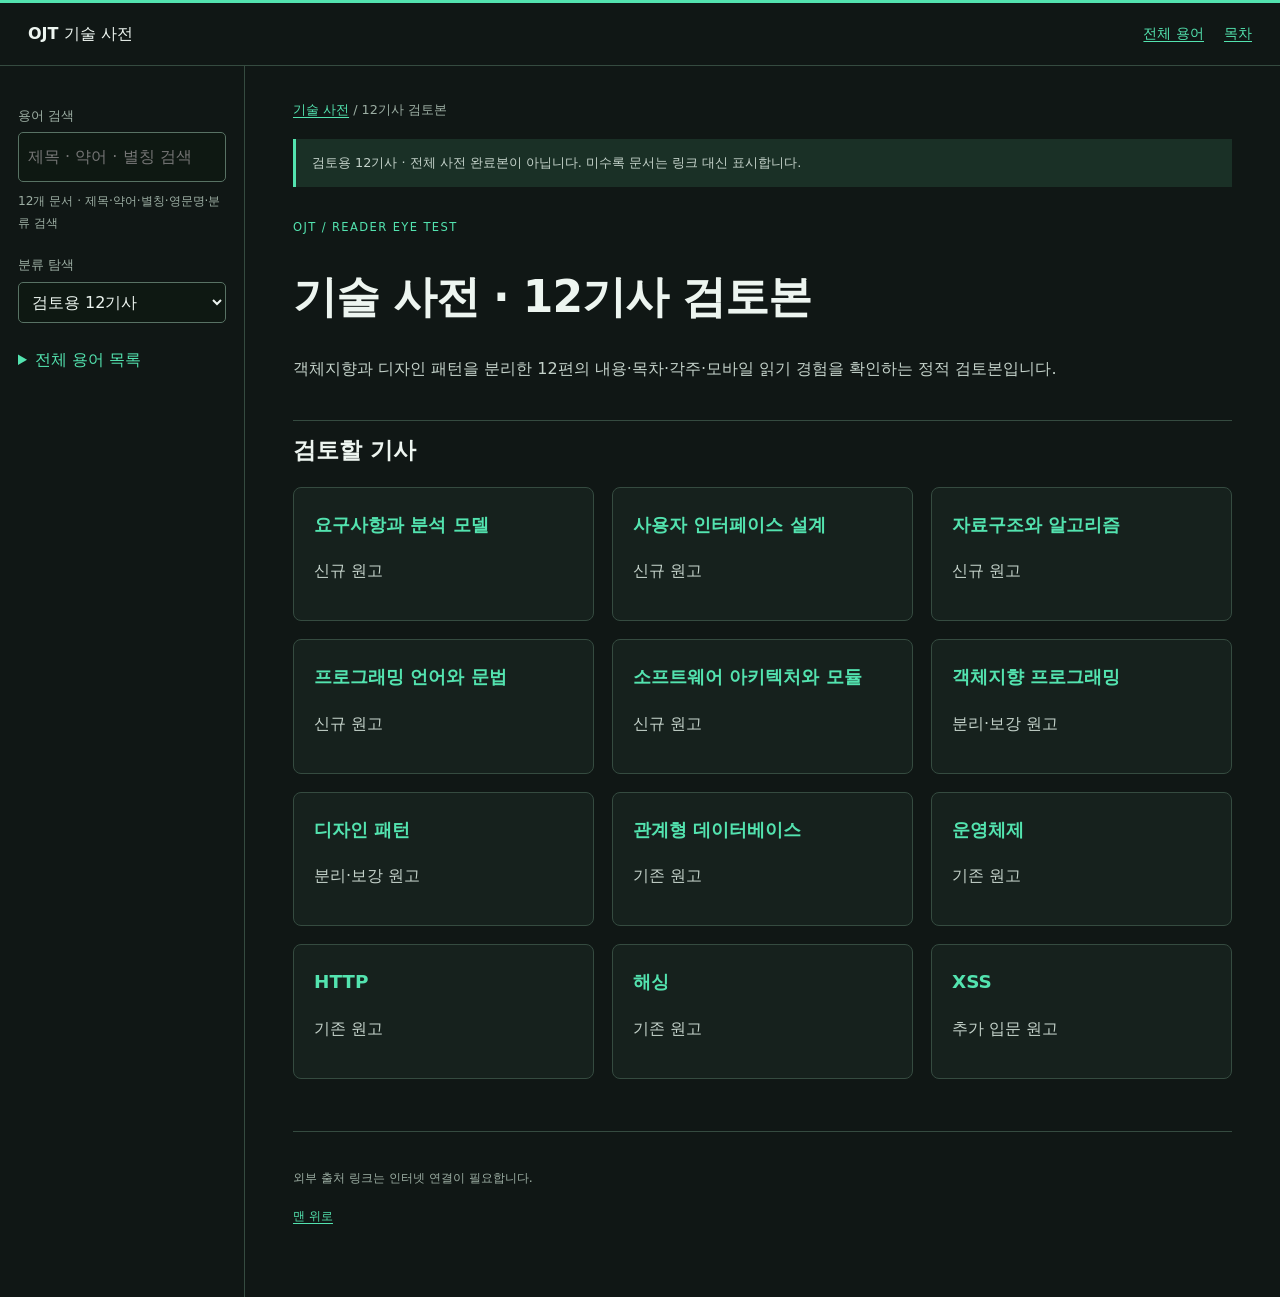
==== commit 0069496e: "Complete editorial requirements across 12 test articles" ====
--- a/index.html
+++ b/index.html
@@ -4,7 +4,7 @@
 <header class="site-header"><a class="site-brand" href="index.html">OJT <span>기술 사전</span></a><nav aria-label="상단"><a href="index.html">전체 용어</a><a href="#toc">목차</a></nav></header>
 <div class="wiki-layout">
 <aside id="term-sidebar" class="sidebar" aria-label="용어 탐색"><div class="nav-inner"><label for="wiki-search">용어 검색</label><input id="wiki-search" type="search" placeholder="제목 · 약어 · 별칭 검색" autocomplete="off" role="combobox" aria-autocomplete="list" aria-expanded="false" aria-controls="search-results" aria-describedby="search-status"><ul id="search-results" role="listbox" aria-label="검색 제안" hidden></ul><div class="search-status" id="search-status" role="status" aria-live="polite">12개 용어</div><label for="category-filter">분류 탐색</label><select id="category-filter"><option value="">검토용 12기사</option></select><details class="all-terms"><summary>전체 용어 목록</summary><nav aria-label="기술 용어 목록"><ol><li data-category="검토용 12기사" data-search="요구사항과 분석 모델 requirements_models"><a href="요구사항과_분석_모델.html">요구사항과 분석 모델</a></li><li data-category="검토용 12기사" data-search="사용자 인터페이스 설계 ui_design"><a href="사용자_화면_설계.html">사용자 인터페이스 설계</a></li><li data-category="검토용 12기사" data-search="자료구조와 알고리즘 data_structures"><a href="자료구조와_알고리즘_선택.html">자료구조와 알고리즘</a></li><li data-category="검토용 12기사" data-search="프로그래밍 언어와 문법 programming_foundations"><a href="프로그래밍_언어와_기본_문법.html">프로그래밍 언어와 문법</a></li><li data-category="검토용 12기사" data-search="소프트웨어 아키텍처와 모듈 software_architecture"><a href="소프트웨어_구조와_모듈.html">소프트웨어 아키텍처와 모듈</a></li><li data-category="검토용 12기사" data-search="OOP 객체지향 객체지향 프로그래밍 Object-Oriented Programming 객체지향과 설계 패턴"><a href="객체지향_프로그래밍.html">객체지향 프로그래밍</a></li><li data-category="검토용 12기사" data-search="디자인 패턴 설계 패턴 Design Patterns GoF 객체지향과 설계 패턴"><a href="디자인_패턴.html">디자인 패턴</a></li><li data-category="검토용 12기사" data-search="관계형 데이터베이스 rdbms"><a href="관계형_데이터베이스.html">관계형 데이터베이스</a></li><li data-category="검토용 12기사" data-search="운영체제 operating_system"><a href="운영체제.html">운영체제</a></li><li data-category="검토용 12기사" data-search="HTTP http"><a href="HTTP와_웹_요청.html">HTTP</a></li><li data-category="검토용 12기사" data-search="해싱 hashing"><a href="해싱.html">해싱</a></li><li data-category="검토용 12기사" data-search="XSS Cross-Site Scripting 크로스사이트 스크립팅"><a href="XSS.html">XSS</a></li></ol></nav></details></div></aside>
-<main class="page" id="main" tabindex="-1"><nav class="breadcrumb" aria-label="현재 위치"><a href="index.html">기술 사전</a> / 12기사 검토본</nav><p class="pilot-notice">검토용 12기사 · 전체 사전 완료본이 아닙니다. 미수록 문서는 링크 대신 표시합니다.</p><header class="article-header"><div class="eyebrow">OJT / READER EYE TEST</div><h1>기술 사전 · 12기사 검토본</h1><p>객체지향과 디자인 패턴을 분리한 12편의 내용·목차·각주·모바일 읽기 경험을 확인하는 정적 검토본입니다.</p></header><section id="toc"><h2>검토할 기사</h2><div class="wiki-grid"><article class="wiki-card" data-category="검토용 12기사" data-search="요구사항과 분석 모델 requirements_models"><h3><a href="요구사항과_분석_모델.html">요구사항과 분석 모델</a></h3><p>신규 원고</p></article><article class="wiki-card" data-category="검토용 12기사" data-search="사용자 인터페이스 설계 ui_design"><h3><a href="사용자_화면_설계.html">사용자 인터페이스 설계</a></h3><p>신규 원고</p></article><article class="wiki-card" data-category="검토용 12기사" data-search="자료구조와 알고리즘 data_structures"><h3><a href="자료구조와_알고리즘_선택.html">자료구조와 알고리즘</a></h3><p>신규 원고</p></article><article class="wiki-card" data-category="검토용 12기사" data-search="프로그래밍 언어와 문법 programming_foundations"><h3><a href="프로그래밍_언어와_기본_문법.html">프로그래밍 언어와 문법</a></h3><p>신규 원고</p></article><article class="wiki-card" data-category="검토용 12기사" data-search="소프트웨어 아키텍처와 모듈 software_architecture"><h3><a href="소프트웨어_구조와_모듈.html">소프트웨어 아키텍처와 모듈</a></h3><p>신규 원고</p></article><article class="wiki-card" data-category="검토용 12기사" data-search="OOP 객체지향 객체지향 프로그래밍 Object-Oriented Programming 객체지향과 설계 패턴"><h3><a href="객체지향_프로그래밍.html">객체지향 프로그래밍</a></h3><p>분리·보강 원고</p></article><article class="wiki-card" data-category="검토용 12기사" data-search="디자인 패턴 설계 패턴 Design Patterns GoF 객체지향과 설계 패턴"><h3><a href="디자인_패턴.html">디자인 패턴</a></h3><p>분리·보강 원고</p></article><article class="wiki-card" data-category="검토용 12기사" data-search="관계형 데이터베이스 rdbms"><h3><a href="관계형_데이터베이스.html">관계형 데이터베이스</a></h3><p>기존 원고</p></article><article class="wiki-card" data-category="검토용 12기사" data-search="운영체제 operating_system"><h3><a href="운영체제.html">운영체제</a></h3><p>기존 원고</p></article><article class="wiki-card" data-category="검토용 12기사" data-search="HTTP http"><h3><a href="HTTP와_웹_요청.html">HTTP</a></h3><p>기존 원고</p></article><article class="wiki-card" data-category="검토용 12기사" data-search="해싱 hashing"><h3><a href="해싱.html">해싱</a></h3><p>기존 원고</p></article><article class="wiki-card" data-category="검토용 12기사" data-search="XSS Cross-Site Scripting 크로스사이트 스크립팅"><h3><a href="XSS.html">XSS</a></h3><p>추가 입문 원고</p></article></div></section><footer class="site-footer"><p>기술·용어 학습용 문서 · 실제 운영 정보 없음</p><p>외부 출처 링크는 인터넷 연결이 필요합니다.</p><a href="#main">맨 위로</a></footer></main></div><div class="footnote-preview" id="footnote-preview" role="dialog" aria-label="각주 미리보기" hidden>
+<main class="page" id="main" tabindex="-1"><nav class="breadcrumb" aria-label="현재 위치"><a href="index.html">기술 사전</a> / 12기사 검토본</nav><p class="pilot-notice">검토용 12기사 · 전체 사전 완료본이 아닙니다. 미수록 문서는 링크 대신 표시합니다.</p><header class="article-header"><div class="eyebrow">OJT / READER EYE TEST</div><h1>기술 사전 · 12기사 검토본</h1><p>객체지향과 디자인 패턴을 분리한 12편의 내용·목차·각주·모바일 읽기 경험을 확인하는 정적 검토본입니다.</p></header><section id="toc"><h2>검토할 기사</h2><div class="wiki-grid"><article class="wiki-card" data-category="검토용 12기사" data-search="요구사항과 분석 모델 requirements_models"><h3><a href="요구사항과_분석_모델.html">요구사항과 분석 모델</a></h3><p>신규 원고</p></article><article class="wiki-card" data-category="검토용 12기사" data-search="사용자 인터페이스 설계 ui_design"><h3><a href="사용자_화면_설계.html">사용자 인터페이스 설계</a></h3><p>신규 원고</p></article><article class="wiki-card" data-category="검토용 12기사" data-search="자료구조와 알고리즘 data_structures"><h3><a href="자료구조와_알고리즘_선택.html">자료구조와 알고리즘</a></h3><p>신규 원고</p></article><article class="wiki-card" data-category="검토용 12기사" data-search="프로그래밍 언어와 문법 programming_foundations"><h3><a href="프로그래밍_언어와_기본_문법.html">프로그래밍 언어와 문법</a></h3><p>신규 원고</p></article><article class="wiki-card" data-category="검토용 12기사" data-search="소프트웨어 아키텍처와 모듈 software_architecture"><h3><a href="소프트웨어_구조와_모듈.html">소프트웨어 아키텍처와 모듈</a></h3><p>신규 원고</p></article><article class="wiki-card" data-category="검토용 12기사" data-search="OOP 객체지향 객체지향 프로그래밍 Object-Oriented Programming 객체지향과 설계 패턴"><h3><a href="객체지향_프로그래밍.html">객체지향 프로그래밍</a></h3><p>분리·보강 원고</p></article><article class="wiki-card" data-category="검토용 12기사" data-search="디자인 패턴 설계 패턴 Design Patterns GoF 객체지향과 설계 패턴"><h3><a href="디자인_패턴.html">디자인 패턴</a></h3><p>분리·보강 원고</p></article><article class="wiki-card" data-category="검토용 12기사" data-search="관계형 데이터베이스 rdbms"><h3><a href="관계형_데이터베이스.html">관계형 데이터베이스</a></h3><p>기존 원고</p></article><article class="wiki-card" data-category="검토용 12기사" data-search="운영체제 operating_system"><h3><a href="운영체제.html">운영체제</a></h3><p>기존 원고</p></article><article class="wiki-card" data-category="검토용 12기사" data-search="HTTP http"><h3><a href="HTTP와_웹_요청.html">HTTP</a></h3><p>기존 원고</p></article><article class="wiki-card" data-category="검토용 12기사" data-search="해싱 hashing"><h3><a href="해싱.html">해싱</a></h3><p>기존 원고</p></article><article class="wiki-card" data-category="검토용 12기사" data-search="XSS Cross-Site Scripting 크로스사이트 스크립팅"><h3><a href="XSS.html">XSS</a></h3><p>추가 입문 원고</p></article></div></section><footer class="site-footer"><p>외부 출처 링크는 인터넷 연결이 필요합니다.</p><a href="#main">맨 위로</a></footer></main></div><div class="footnote-preview" id="footnote-preview" role="dialog" aria-label="각주 미리보기" hidden>
   <div class="footnote-preview-header"><strong id="footnote-preview-label"></strong><button type="button" aria-label="각주 미리보기 닫기">닫기</button></div>
   <div id="footnote-preview-content"></div>
 </div></body></html>
